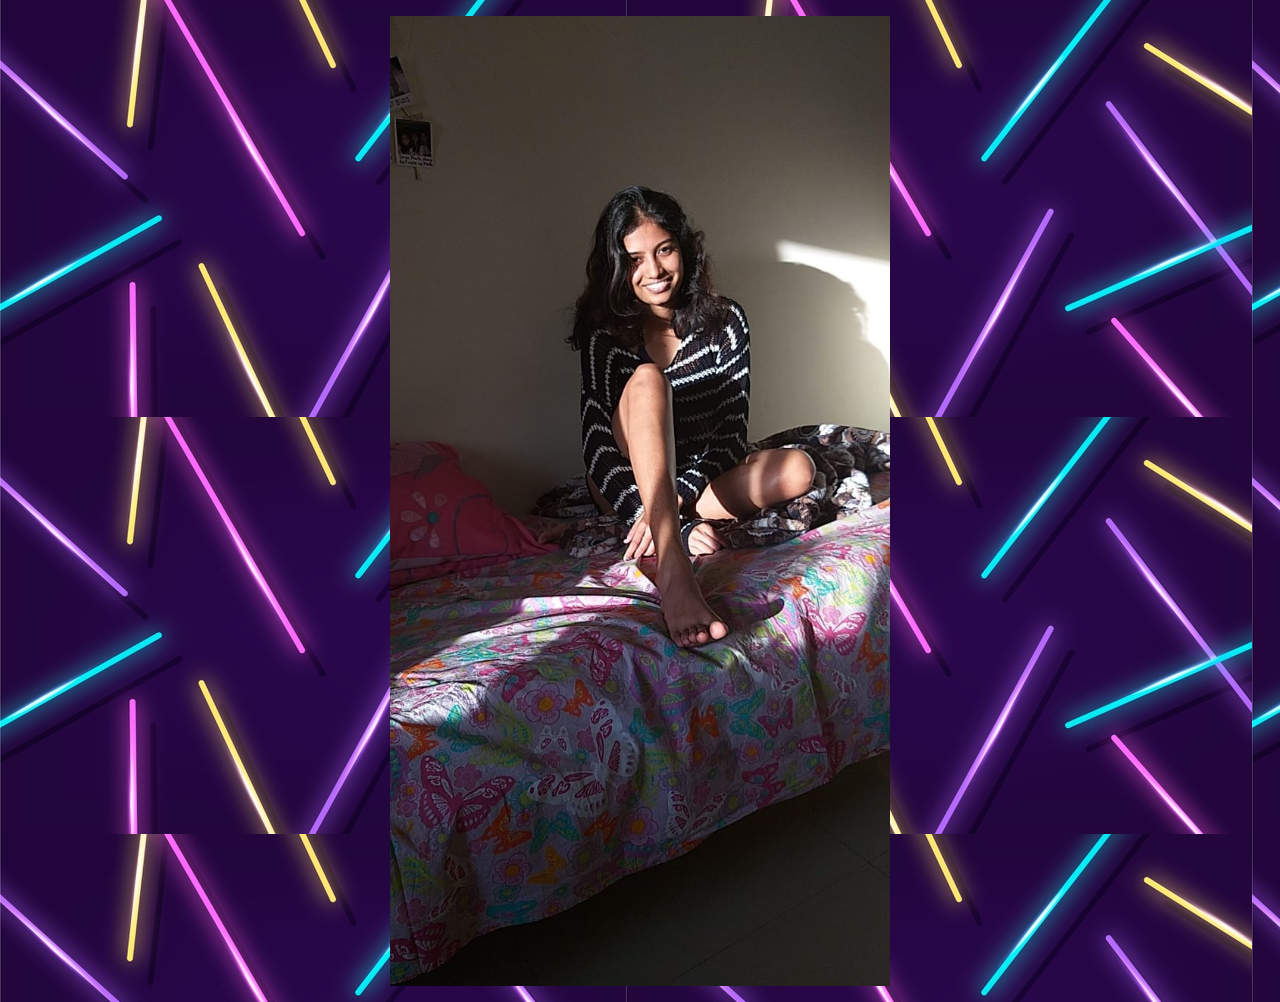
==== site/slideshow.html @ 58317d20 "added slideshow.html and images" ====
<html>

<head>
<title>W3.CSS</title>
<meta name="viewport" content="width=device-width, initial-scale=1">
<meta content="text/html; charset=iso-8859-2" http-equiv="Content-Type">
<link rel="stylesheet" href="https://www.w3schools.com/w3css/4/w3.css">
<style>
.mySlides {display:none;}
body {
  background-image: url("img/glowing-neon-lights-background_23-2148453931.jpg") ;
}
</style>
</head>

<body>

<h2 class="w3-center"></h2>

<div class="w3-content w3-section" style="max-width:500px">
  <img class="mySlides" src="img/WhatsApp Image 2020-06-10 at 1.52.42 PM.jpeg" style="width:100%">
  <img class="mySlides" src="img/WhatsApp Image 2020-06-10 at 1.46.58 PM.jpeg" style="width:100%">
  <img class="mySlides" src="img/WhatsApp Image 2020-06-10 at 1.46.57 PM.jpeg" style="width:100%">
  <img class="mySlides" src="img/WhatsApp Image 2020-06-10 at 1.46.55 PM.jpeg" style="width:100%">
  <img class="mySlides" src="img/WhatsApp Image 2020-06-10 at 1.46.54 PM.jpeg" style="width:100%">
  <img class="mySlides" src="img/WhatsApp Image 2020-06-10 at 1.46.53 PM.jpeg" style="width:100%">
  <img class="mySlides" src="img/WhatsApp Image 2020-06-14 at 1.11.34 AM(1).jpeg" style="width:100%">
  <img class="mySlides" src="img/WhatsApp Image 2020-06-14 at 1.11.35 AM.jpeg" style="width:100%">
 
</div>

<script>
var myIndex = 0;
carousel();

function carousel() {
  var i;
  var x = document.getElementsByClassName("mySlides");
  for (i = 0; i < x.length; i++) {
    x[i].style.display = "none";  
  }
  myIndex++;
  if (myIndex > x.length) {myIndex = 1}    
  x[myIndex-1].style.display = "block";  
  setTimeout(carousel, 2000); // Change image every 2 seconds
}
</script>

</body>
</html>
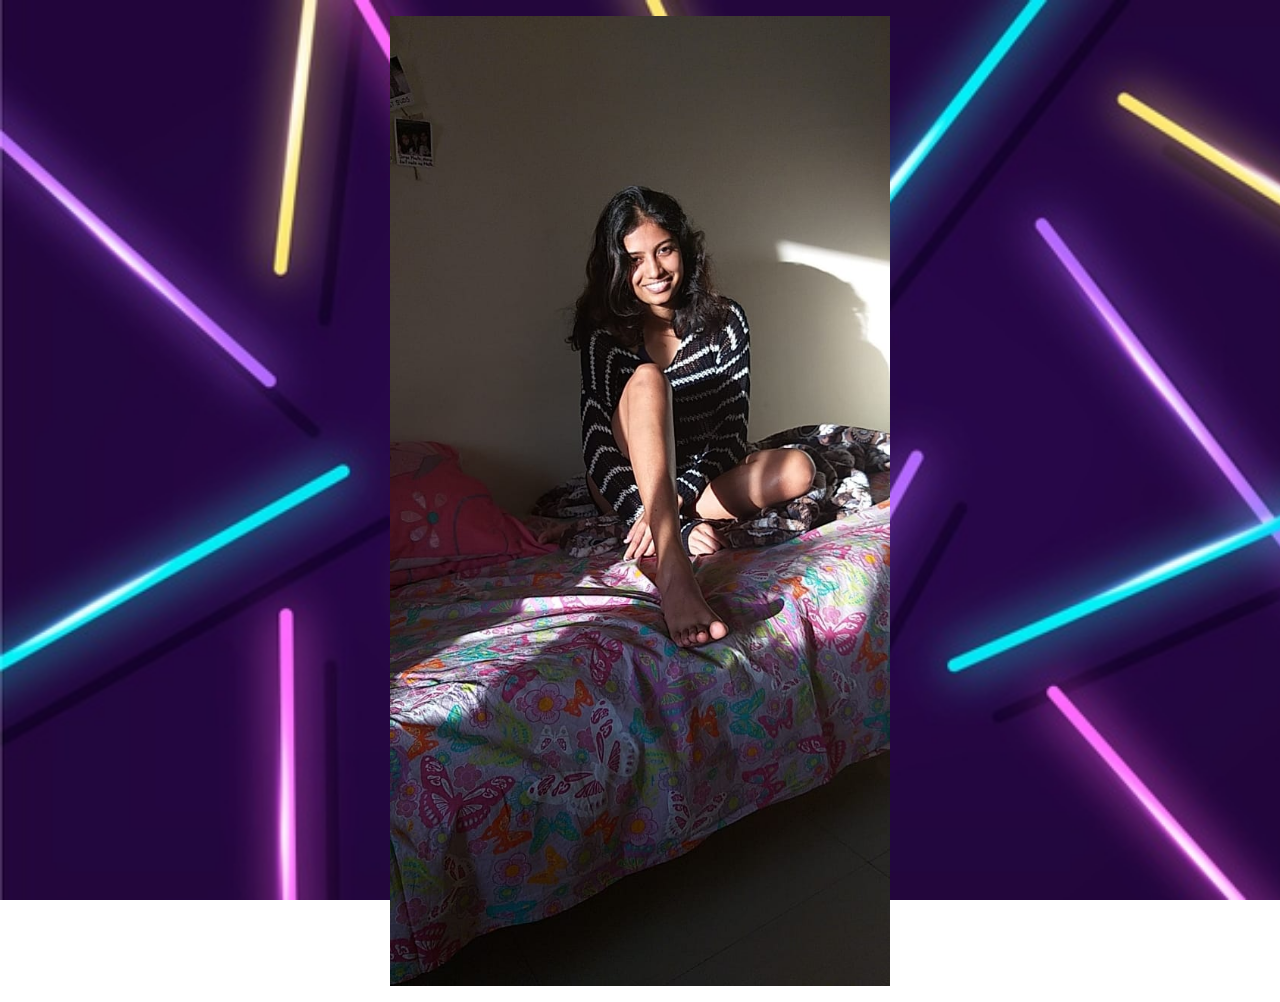
==== commit acf8cdf5: "added more pictures and animation" ====
--- a/site/slideshow.html
+++ b/site/slideshow.html
@@ -6,27 +6,75 @@
 <meta content="text/html; charset=iso-8859-2" http-equiv="Content-Type">
 <link rel="stylesheet" href="https://www.w3schools.com/w3css/4/w3.css">
 <style>
-.mySlides {display:none;}
+* {box-sizing: border-box;}
+body {font-family: Verdana, sans-serif;}
+.mySlides {display: none;}
+img {vertical-align: middle;}
+
+/* Slideshow container */
+.slideshow-container {
+  max-width: 1000px;
+  position: relative;
+  margin: auto;
+}
+
 body {
   background-image: url("img/glowing-neon-lights-background_23-2148453931.jpg") ;
+  background-repeat: no-repeat;
+  background-attachment: fixed;
+  background-size: cover;
+}
+/* Fading animation */
+.fade {
+  -webkit-animation-name: fade;
+  -webkit-animation-duration: 1.5s;
+  animation-name: fade;
+  animation-duration: 1.5s;
+}
+
+@-webkit-keyframes fade {
+  from {opacity: .4} 
+  to {opacity: 1}
+}
+
+@keyframes fade {
+  from {opacity: .4} 
+  to {opacity: 1}
+}
+
+/* On smaller screens, decrease text size */
+@media only screen and (max-width: 300px) {
+  .text {font-size: 11px}
 }
 </style>
 </head>
 
 <body>
 
-<h2 class="w3-center"></h2>
+  <div class="slideshow-container">
 
 <div class="w3-content w3-section" style="max-width:500px">
-  <img class="mySlides" src="img/WhatsApp Image 2020-06-10 at 1.52.42 PM.jpeg" style="width:100%">
-  <img class="mySlides" src="img/WhatsApp Image 2020-06-10 at 1.46.58 PM.jpeg" style="width:100%">
-  <img class="mySlides" src="img/WhatsApp Image 2020-06-10 at 1.46.57 PM.jpeg" style="width:100%">
-  <img class="mySlides" src="img/WhatsApp Image 2020-06-10 at 1.46.55 PM.jpeg" style="width:100%">
-  <img class="mySlides" src="img/WhatsApp Image 2020-06-10 at 1.46.54 PM.jpeg" style="width:100%">
-  <img class="mySlides" src="img/WhatsApp Image 2020-06-10 at 1.46.53 PM.jpeg" style="width:100%">
-  <img class="mySlides" src="img/WhatsApp Image 2020-06-14 at 1.11.34 AM(1).jpeg" style="width:100%">
-  <img class="mySlides" src="img/WhatsApp Image 2020-06-14 at 1.11.35 AM.jpeg" style="width:100%">
+  <img class="mySlides w3-animate-fading" src="img/WhatsApp Image 2020-06-10 at 1.52.42 PM.jpeg" style="width:100%">
+  <img class="mySlides w3-animate-fading" src="img/WhatsApp Image 2020-06-10 at 1.46.58 PM.jpeg" style="width:100%">
+  <img class="mySlides w3-animate-fading" src="img/WhatsApp Image 2020-06-10 at 1.46.57 PM.jpeg" style="width:100%">
+  <img class="mySlides w3-animate-fading" src="img/WhatsApp Image 2020-06-10 at 1.46.55 PM.jpeg" style="width:100%">
+  <img class="mySlides w3-animate-fading" src="img/WhatsApp Image 2020-06-10 at 1.46.54 PM.jpeg" style="width:100%">
+  <img class="mySlides w3-animate-fading" src="img/WhatsApp Image 2020-06-10 at 1.46.53 PM.jpeg" style="width:100%">
+  <img class="mySlides w3-animate-fading" src="img/WhatsApp Image 2020-06-14 at 1.11.34 AM(1).jpeg" style="width:100%">
+  <img class="mySlides w3-animate-fading" src="img/WhatsApp Image 2020-06-14 at 1.11.35 AM.jpeg" style="width:100%">
+
+  <img class="mySlides w3-animate-fading" src="img/WhatsApp Image 2020-06-14 at 1.11.36 AM.jpeg" style="width:100%">
+  <img class="mySlides w3-animate-fading" src="img/WhatsApp Image 2020-06-10 at 3.02.19 PM.jpeg" style="width:100%">
+  <img class="mySlides w3-animate-fading" src="img/WhatsApp Image 2020-06-10 at 3.02.16 PM.jpeg" style="width:100%">
+  <img class="mySlides w3-animate-fading" src="img/WhatsApp Image 2020-06-10 at 3.02.05 PM.jpeg" style="width:100%">
+  <img class="mySlides w3-animate-fading" src="img/WhatsApp Image 2020-06-10 at 3.02.04 PM.jpeg" style="width:100%">
+  <img class="mySlides w3-animate-fading" src="img/WhatsApp Image 2020-06-10 at 3.02.03 PM.jpeg" style="width:100%">
+  <img class="mySlides w3-animate-fading" src="img/WhatsApp Image 2020-06-10 at 3.02.02 PM.jpeg" style="width:100%">
  
+  <img class="mySlides w3-animate-fading" src="img/WhatsApp Image 2020-06-10 at 3.02.06 PM.jpeg" style="width:100%">
+  <img class="mySlides w3-animate-fading" src="img/WhatsApp Image 2020-06-10 at 3.02.07 PM.jpeg" style="width:100%">
+
+</div>
 </div>
 
 <script>
@@ -42,7 +90,7 @@
   myIndex++;
   if (myIndex > x.length) {myIndex = 1}    
   x[myIndex-1].style.display = "block";  
-  setTimeout(carousel, 2000); // Change image every 2 seconds
+  setTimeout(carousel, 5000); // Change image every 2 seconds
 }
 </script>
 
